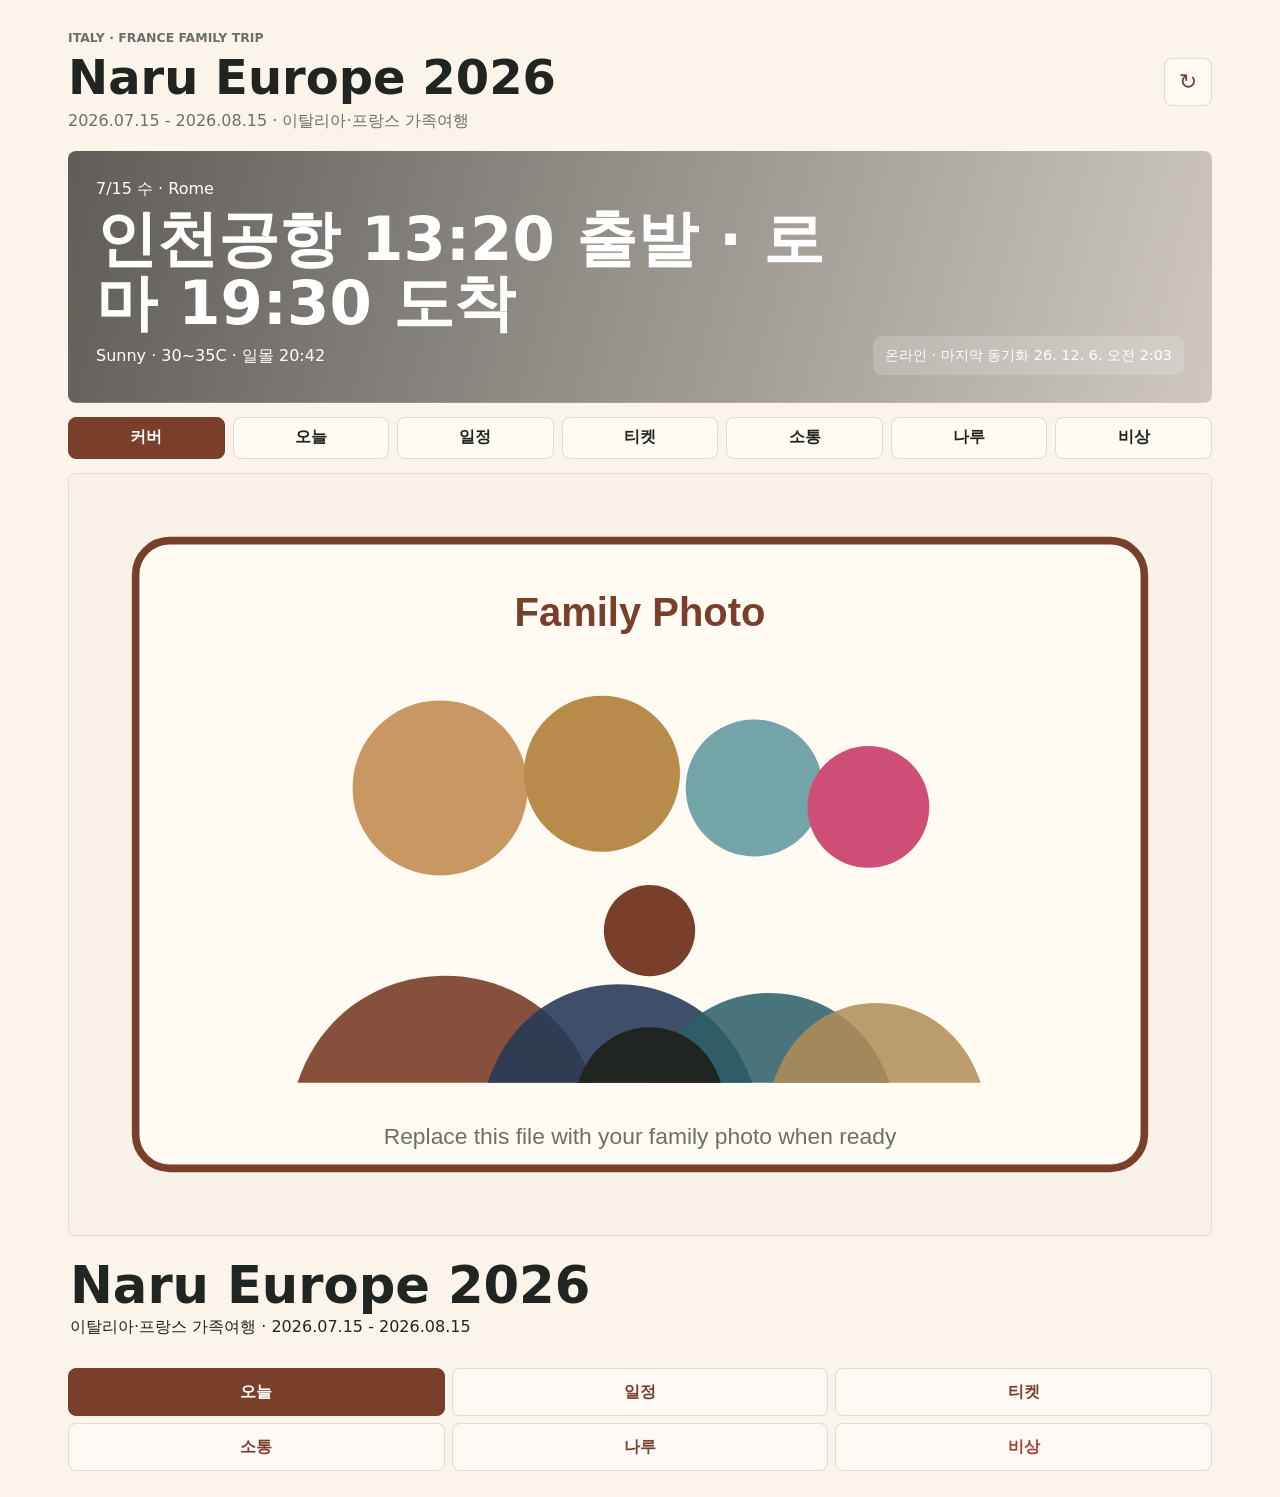
==== index.html @ 7b7b4d47 "Update Naru Europe 2026 prototype (2026-05-31 23:54)" ====
<!doctype html>
<html lang="ko">
<head>
  <meta charset="utf-8">
  <meta name="viewport" content="width=device-width, initial-scale=1">
  <meta name="theme-color" content="#7a3f2a">
  <title>Naru Europe 2026</title>
  <link rel="manifest" href="manifest.webmanifest">
  <link rel="stylesheet" href="css/styles.css?v=20260519-cover-min">
</head>
<body class="theme-rome">
  <div class="app-shell">
    <header class="topbar">
      <div>
        <p class="eyebrow">Italy · France Family Trip</p>
        <h1>Naru Europe 2026</h1>
        <p class="subtitle">2026.07.15 - 2026.08.15 · 이탈리아·프랑스 가족여행</p>
      </div>
      <button class="icon-button" id="syncButton" title="오프라인 데이터 동기화" aria-label="오프라인 데이터 동기화">
        <span aria-hidden="true">↻</span>
      </button>
    </header>

    <section class="hero" id="hero">
      <div>
        <p id="todayLabel">오늘</p>
        <h2 id="heroTitle">여행 준비 중</h2>
        <p id="heroSummary">데이터를 불러오는 중입니다.</p>
      </div>
      <div class="sync-status" id="syncStatus">동기화 확인 중</div>
    </section>

    <main>
      <nav class="tabs" aria-label="주요 화면">
        <button class="tab active" data-view="cover">커버</button>
        <button class="tab" data-view="today">오늘</button>
        <button class="tab" data-view="itinerary">일정</button>
        <button class="tab" data-view="tickets">티켓</button>
        <button class="tab" data-view="talk">소통</button>
        <button class="tab" data-view="naru">나루</button>
        <button class="tab" data-view="emergency">비상</button>
      </nav>

      <section class="view active" id="view-cover"></section>
      <section class="view" id="view-today"></section>
      <section class="view" id="view-itinerary"></section>
      <section class="view" id="view-tickets"></section>
      <section class="view" id="view-talk"></section>
      <section class="view" id="view-naru"></section>
      <section class="view" id="view-emergency"></section>
    </main>
  </div>

  <dialog class="talk-dialog" id="talkDialog">
    <button class="dialog-close" id="closeTalkDialog" type="button" aria-label="소통 카드 닫기">×</button>
    <div id="talkDialogContent"></div>
  </dialog>

  <template id="emptyTemplate">
    <div class="empty">
      <h3>표시할 데이터가 없습니다</h3>
      <p>CSV 데이터가 비어 있거나 아직 동기화되지 않았습니다.</p>
    </div>
  </template>

  <script src="js/app.js?v=20260519-cover-min" type="module"></script>
</body>
</html>
---- css/styles.css ----
:root {
  --primary-color: #7a3f2a;
  --accent-color: #b98b4b;
  --bg-color: #fbf4ea;
  --surface-color: #fffaf2;
  --text-color: #202522;
  --muted-color: #69716c;
  --line-color: rgba(32, 37, 34, 0.14);
  --danger-color: #a33f35;
  --ok-color: #2f7058;
  color-scheme: light;
}

.theme-florence {
  --primary-color: #7b4b2a;
  --accent-color: #96733f;
  --bg-color: #faf1df;
}

.theme-dolomites {
  --primary-color: #2d5f68;
  --accent-color: #6f8f5f;
  --bg-color: #eef6f4;
}

.theme-milan {
  --primary-color: #374353;
  --accent-color: #9a844f;
  --bg-color: #f4f4f1;
}

.theme-annecy {
  --primary-color: #266276;
  --accent-color: #73a4a7;
  --bg-color: #edf8fa;
}

.theme-disney {
  --primary-color: #33418a;
  --accent-color: #cf4e78;
  --bg-color: #f5f1fb;
}

.theme-mont {
  --primary-color: #4a5662;
  --accent-color: #b6884d;
  --bg-color: #f4f1ea;
}

.theme-paris {
  --primary-color: #253858;
  --accent-color: #b08d57;
  --bg-color: #f7f5f0;
}

* {
  box-sizing: border-box;
}

body {
  margin: 0;
  min-height: 100vh;
  background: var(--bg-color);
  color: var(--text-color);
  font-family: "Segoe UI", "Apple SD Gothic Neo", "Malgun Gothic", system-ui, sans-serif;
  letter-spacing: 0;
}

button,
input {
  font: inherit;
}

.app-shell {
  width: min(1180px, 100%);
  margin: 0 auto;
  padding: 18px;
}

.topbar {
  display: flex;
  align-items: center;
  justify-content: space-between;
  gap: 16px;
  padding: 12px 0 18px;
}

.eyebrow,
.subtitle,
.muted {
  color: var(--muted-color);
}

.eyebrow {
  margin: 0 0 4px;
  font-size: 0.78rem;
  font-weight: 700;
  text-transform: uppercase;
}

h1,
h2,
h3,
p {
  margin-top: 0;
}

h1 {
  margin-bottom: 4px;
  font-size: clamp(1.75rem, 5vw, 3rem);
}

.subtitle {
  margin-bottom: 0;
  line-height: 1.5;
}

.icon-button {
  display: grid;
  place-items: center;
  width: 48px;
  height: 48px;
  border: 1px solid var(--line-color);
  border-radius: 8px;
  background: var(--surface-color);
  color: var(--primary-color);
  cursor: pointer;
  font-size: 1.35rem;
}

.hero {
  display: flex;
  min-height: 220px;
  align-items: flex-end;
  justify-content: space-between;
  gap: 18px;
  padding: 28px;
  border-radius: 8px;
  background:
    linear-gradient(105deg, rgba(0, 0, 0, 0.62), rgba(0, 0, 0, 0.18)),
    var(--hero-image, url("https://upload.wikimedia.org/wikipedia/commons/d/de/Colosseo_2020.jpg"));
  background-size: cover;
  background-position: center;
  color: #fff;
}

.hero p {
  margin-bottom: 8px;
  max-width: 720px;
}

.hero h2 {
  margin-bottom: 10px;
  font-size: clamp(1.8rem, 6vw, 3.8rem);
  line-height: 1.05;
}

.sync-status {
  flex: 0 0 auto;
  padding: 10px 12px;
  border-radius: 8px;
  background: rgba(255, 255, 255, 0.18);
  backdrop-filter: blur(8px);
  font-size: 0.9rem;
}

.tabs {
  position: sticky;
  top: 0;
  z-index: 2;
  display: grid;
  grid-template-columns: repeat(7, 1fr);
  gap: 8px;
  padding: 14px 0;
  background: var(--bg-color);
}

.tab {
  min-height: 42px;
  border: 1px solid var(--line-color);
  border-radius: 8px;
  background: var(--surface-color);
  color: var(--text-color);
  cursor: pointer;
  font-weight: 700;
}

.tab.active {
  border-color: var(--primary-color);
  background: var(--primary-color);
  color: #fff;
}

.view {
  display: none;
}

.view.active {
  display: block;
}

.grid {
  display: grid;
  grid-template-columns: repeat(12, 1fr);
  gap: 14px;
}

.panel,
.card,
.ticket {
  border: 1px solid var(--line-color);
  border-radius: 8px;
  background: var(--surface-color);
}

.panel {
  grid-column: span 12;
  padding: 18px;
}

.cover-page {
  display: grid;
  gap: 10px;
  margin-bottom: 10px;
}

.cover-photo,
.cover-intro {
  border: 1px solid var(--line-color);
  border-radius: 8px;
  background: var(--surface-color);
}

.cover-photo {
  overflow: hidden;
  min-height: 250px;
}

.cover-photo img {
  display: block;
  width: 100%;
  height: 100%;
  min-height: 250px;
  object-fit: cover;
}

.cover-intro {
  padding: 14px 2px 4px;
  background: transparent;
  border: 0;
}

.cover-intro h2 {
  margin-bottom: 6px;
  font-size: clamp(2rem, 10vw, 3.2rem);
  line-height: 1;
}

.cover-links {
  display: grid;
  grid-template-columns: repeat(3, minmax(0, 1fr));
  gap: 7px;
}

.cover-actions-panel {
  margin-bottom: 8px;
}

.quick-link {
  display: grid;
  min-height: 48px;
  place-items: center;
  padding: 8px;
  border: 1px solid var(--line-color);
  border-radius: 8px;
  background: rgba(255, 255, 255, 0.58);
  color: var(--text-color);
  cursor: pointer;
  text-align: center;
}

.quick-link b {
  color: var(--primary-color);
  font-size: 1rem;
}

.primary-link {
  border-color: var(--primary-color);
  background: var(--primary-color);
  color: #fff;
}

.primary-link b,
.primary-link span {
  color: #fff;
}

.danger-link b {
  color: var(--danger-color);
}

.detail-home {
  display: flex;
  align-items: center;
  justify-content: space-between;
  gap: 12px;
  min-height: auto;
  padding: 12px 14px;
}

.half {
  grid-column: span 6;
}

.third {
  grid-column: span 4;
}

.card,
.ticket {
  padding: 15px;
}

.card h3,
.panel h2,
.ticket h3 {
  margin-bottom: 8px;
}

.metric-row {
  display: grid;
  grid-template-columns: repeat(4, minmax(0, 1fr));
  gap: 10px;
}

.metric {
  padding: 14px;
  border: 1px solid var(--line-color);
  border-radius: 8px;
  background: rgba(255, 255, 255, 0.52);
}

.metric b {
  display: block;
  margin-top: 6px;
  font-size: 1.25rem;
  color: var(--primary-color);
}

.timeline {
  display: grid;
  gap: 10px;
}

.event {
  display: grid;
  grid-template-columns: 76px 1fr;
  gap: 12px;
  padding: 12px;
  border-left: 4px solid var(--accent-color);
  border-radius: 8px;
  background: rgba(255, 255, 255, 0.58);
}

.event time {
  color: var(--primary-color);
  font-weight: 800;
}

.list {
  display: grid;
  gap: 10px;
  padding: 0;
  list-style: none;
}

.list li {
  padding: 12px;
  border: 1px solid var(--line-color);
  border-radius: 8px;
  background: rgba(255, 255, 255, 0.56);
}

.badge {
  display: inline-flex;
  align-items: center;
  min-height: 26px;
  padding: 3px 8px;
  border-radius: 999px;
  background: rgba(0, 0, 0, 0.06);
  color: var(--primary-color);
  font-size: 0.82rem;
  font-weight: 800;
}

.actions {
  display: flex;
  flex-wrap: wrap;
  gap: 8px;
  margin-top: 12px;
}

.button-link {
  display: inline-flex;
  min-height: 38px;
  align-items: center;
  justify-content: center;
  padding: 8px 12px;
  border-radius: 8px;
  background: var(--primary-color);
  color: #fff;
  text-decoration: none;
  font-weight: 800;
}

.button-like {
  display: inline-flex;
  min-height: 38px;
  align-items: center;
  justify-content: center;
  padding: 8px 12px;
  border: 0;
  border-radius: 8px;
  background: var(--primary-color);
  color: #fff;
  cursor: pointer;
  font-weight: 800;
}

.button-link.secondary {
  border: 1px solid var(--line-color);
  background: transparent;
  color: var(--primary-color);
}

.button-like.secondary {
  border: 1px solid var(--line-color);
  background: transparent;
  color: var(--primary-color);
}

.location-header {
  display: flex;
  align-items: flex-start;
  justify-content: space-between;
  gap: 14px;
  margin-bottom: 14px;
}

.compact-list {
  display: grid;
  gap: 8px;
  margin: 0;
  padding: 0;
  list-style: none;
}

.compact-list li {
  display: flex;
  justify-content: space-between;
  gap: 8px;
  padding: 8px 0;
  border-bottom: 1px solid var(--line-color);
}

.compact-list li:last-child {
  border-bottom: 0;
}

.cache-status {
  display: grid;
  grid-template-columns: repeat(2, minmax(0, 1fr));
  gap: 12px;
}

.cache-status > div,
.focus-card {
  padding: 14px;
  border: 1px solid var(--line-color);
  border-radius: 8px;
  background: rgba(255, 255, 255, 0.56);
}

.focus-card h3 {
  margin-bottom: 8px;
}

.linked-row {
  display: flex;
  flex-wrap: wrap;
  gap: 8px;
  margin-top: 10px;
}

.error-text {
  color: var(--danger-color);
  font-weight: 700;
}

.small-note {
  margin: 12px 0 0;
  font-size: 0.92rem;
}

.ticket img {
  width: 100%;
  max-height: 220px;
  object-fit: contain;
  border: 1px solid var(--line-color);
  border-radius: 8px;
  background: #fff;
}

.talk-card {
  display: flex;
  min-height: 260px;
  flex-direction: column;
  justify-content: space-between;
}

.talk-preview {
  min-height: 72px;
  color: var(--primary-color);
  font-size: 1.08rem;
  font-weight: 800;
  line-height: 1.5;
}

.talk-dialog {
  width: min(920px, calc(100% - 24px));
  border: 0;
  border-radius: 8px;
  padding: 0;
  background: var(--surface-color);
  color: var(--text-color);
  box-shadow: 0 24px 80px rgba(0, 0, 0, 0.28);
}

.talk-dialog::backdrop {
  background: rgba(0, 0, 0, 0.62);
}

.dialog-close {
  position: absolute;
  top: 12px;
  right: 12px;
  display: grid;
  width: 40px;
  height: 40px;
  place-items: center;
  border: 1px solid var(--line-color);
  border-radius: 8px;
  background: var(--surface-color);
  color: var(--primary-color);
  cursor: pointer;
  font-size: 1.4rem;
}

.talk-full-card {
  padding: 28px;
}

.talk-full-card h2 {
  margin-right: 52px;
  font-size: clamp(1.5rem, 4vw, 2.4rem);
}

.talk-local {
  margin: 18px 0 10px;
  color: var(--primary-color);
  font-size: clamp(1.8rem, 5vw, 3.5rem);
  font-weight: 900;
  line-height: 1.25;
}

.talk-en {
  font-size: 1.08rem;
  line-height: 1.6;
}

.talk-extra,
.talk-related {
  margin-top: 18px;
  padding: 16px;
  border: 1px solid var(--line-color);
  border-radius: 8px;
  background: rgba(255, 255, 255, 0.56);
}

.empty {
  padding: 32px;
  border: 1px dashed var(--line-color);
  border-radius: 8px;
  text-align: center;
}

@media (max-width: 760px) {
  .app-shell {
    padding: 12px;
  }

  .topbar {
    align-items: flex-start;
  }

  .hero {
    min-height: 250px;
    flex-direction: column;
    align-items: flex-start;
    justify-content: flex-end;
    padding: 22px;
  }

  .tabs {
    grid-template-columns: repeat(7, minmax(54px, 1fr));
    gap: 6px;
    overflow-x: auto;
  }

  .tab {
    min-width: 58px;
    padding: 0 6px;
    font-size: 0.9rem;
  }

  .metric-row {
    grid-template-columns: repeat(2, minmax(0, 1fr));
  }

  .half,
  .third {
    grid-column: span 12;
  }

  .event {
    grid-template-columns: 62px 1fr;
  }

  .location-header {
    flex-direction: column;
  }

  .cache-status {
    grid-template-columns: 1fr;
  }

  .cover-photo,
  .cover-photo img {
    min-height: 220px;
  }

  .talk-full-card {
    padding: 20px;
  }
}
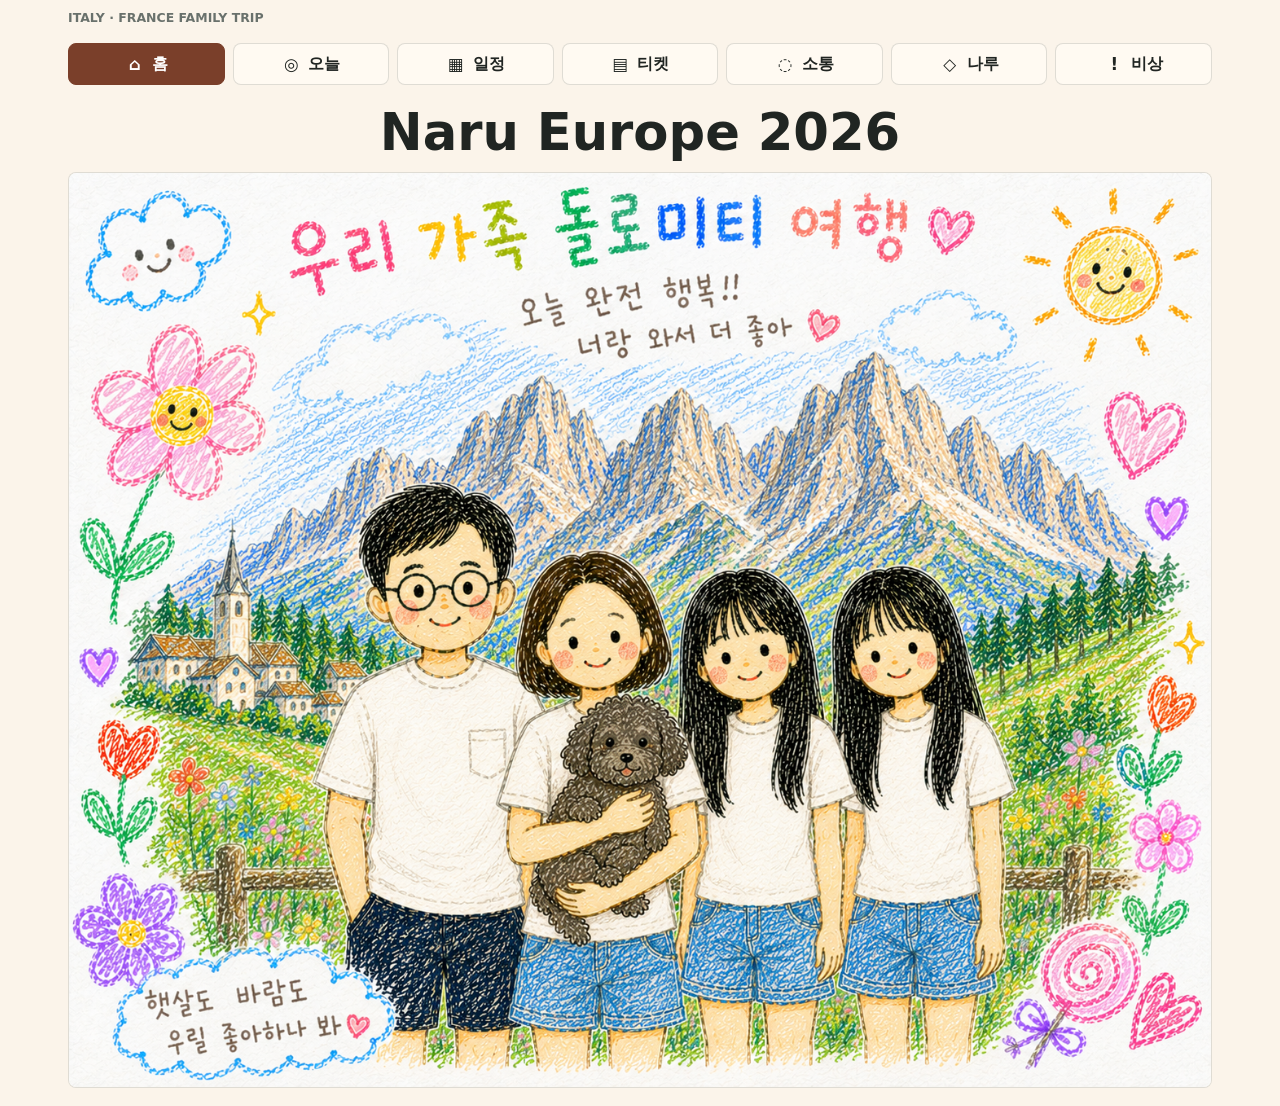
==== commit 06f5b116: "Update Naru Europe 2026 (2026-06-07 02:03)" ====
--- a/index.html
+++ b/index.html
@@ -6,9 +6,9 @@
   <meta name="theme-color" content="#7a3f2a">
   <title>Naru Europe 2026</title>
   <link rel="manifest" href="manifest.webmanifest">
-  <link rel="stylesheet" href="css/styles.css?v=20260519-cover-min">
+  <link rel="stylesheet" href="css/styles.css?v=20260607-clean-header">
 </head>
-<body class="theme-rome">
+<body class="theme-rome" data-current-view="cover">
   <div class="app-shell">
     <header class="topbar">
       <div>
@@ -16,10 +16,38 @@
         <h1>Naru Europe 2026</h1>
         <p class="subtitle">2026.07.15 - 2026.08.15 · 이탈리아·프랑스 가족여행</p>
       </div>
-      <button class="icon-button" id="syncButton" title="오프라인 데이터 동기화" aria-label="오프라인 데이터 동기화">
-        <span aria-hidden="true">↻</span>
+    </header>
+
+    <nav class="tabs" aria-label="주요 화면">
+      <button class="tab active" data-view="cover" title="홈" aria-label="홈">
+        <span class="tab-icon" aria-hidden="true">⌂</span>
+        <span class="tab-label">홈</span>
       </button>
-    </header>
+      <button class="tab" data-view="today" title="오늘" aria-label="오늘">
+        <span class="tab-icon" aria-hidden="true">◎</span>
+        <span class="tab-label">오늘</span>
+      </button>
+      <button class="tab" data-view="itinerary" title="일정" aria-label="일정">
+        <span class="tab-icon" aria-hidden="true">▦</span>
+        <span class="tab-label">일정</span>
+      </button>
+      <button class="tab" data-view="tickets" title="티켓" aria-label="티켓">
+        <span class="tab-icon" aria-hidden="true">▤</span>
+        <span class="tab-label">티켓</span>
+      </button>
+      <button class="tab" data-view="talk" title="소통" aria-label="소통">
+        <span class="tab-icon" aria-hidden="true">◌</span>
+        <span class="tab-label">소통</span>
+      </button>
+      <button class="tab" data-view="naru" title="나루" aria-label="나루">
+        <span class="tab-icon" aria-hidden="true">◇</span>
+        <span class="tab-label">나루</span>
+      </button>
+      <button class="tab" data-view="emergency" title="비상" aria-label="비상">
+        <span class="tab-icon" aria-hidden="true">!</span>
+        <span class="tab-label">비상</span>
+      </button>
+    </nav>
 
     <section class="hero" id="hero">
       <div>
@@ -31,16 +59,6 @@
     </section>
 
     <main>
-      <nav class="tabs" aria-label="주요 화면">
-        <button class="tab active" data-view="cover">커버</button>
-        <button class="tab" data-view="today">오늘</button>
-        <button class="tab" data-view="itinerary">일정</button>
-        <button class="tab" data-view="tickets">티켓</button>
-        <button class="tab" data-view="talk">소통</button>
-        <button class="tab" data-view="naru">나루</button>
-        <button class="tab" data-view="emergency">비상</button>
-      </nav>
-
       <section class="view active" id="view-cover"></section>
       <section class="view" id="view-today"></section>
       <section class="view" id="view-itinerary"></section>
@@ -56,6 +74,14 @@
     <div id="talkDialogContent"></div>
   </dialog>
 
+  <dialog class="ticket-image-dialog" id="ticketImageDialog">
+    <button class="dialog-close" id="closeTicketImageDialog" type="button" aria-label="티켓 이미지 닫기">×</button>
+    <figure>
+      <img id="ticketImagePreview" src="" alt="">
+      <figcaption id="ticketImageCaption"></figcaption>
+    </figure>
+  </dialog>
+
   <template id="emptyTemplate">
     <div class="empty">
       <h3>표시할 데이터가 없습니다</h3>
@@ -63,6 +89,6 @@
     </div>
   </template>
 
-  <script src="js/app.js?v=20260519-cover-min" type="module"></script>
+  <script src="js/app.js?v=20260607-clean-header" type="module"></script>
 </body>
 </html>
--- a/css/styles.css
+++ b/css/styles.css
@@ -74,15 +74,11 @@
 .app-shell {
   width: min(1180px, 100%);
   margin: 0 auto;
-  padding: 18px;
+  padding: 0 18px 18px;
 }
 
 .topbar {
-  display: flex;
-  align-items: center;
-  justify-content: space-between;
-  gap: 16px;
-  padding: 12px 0 18px;
+  padding: 10px 0 4px;
 }
 
 .eyebrow,
@@ -130,11 +126,11 @@
 
 .hero {
   display: flex;
-  min-height: 220px;
+  min-height: 138px;
   align-items: flex-end;
   justify-content: space-between;
   gap: 18px;
-  padding: 28px;
+  padding: 18px;
   border-radius: 8px;
   background:
     linear-gradient(105deg, rgba(0, 0, 0, 0.62), rgba(0, 0, 0, 0.18)),
@@ -144,6 +140,12 @@
   color: #fff;
 }
 
+body:not([data-current-view="today"]) .hero,
+.topbar h1,
+.topbar .subtitle {
+  display: none;
+}
+
 .hero p {
   margin-bottom: 8px;
   max-width: 720px;
@@ -151,8 +153,8 @@
 
 .hero h2 {
   margin-bottom: 10px;
-  font-size: clamp(1.8rem, 6vw, 3.8rem);
-  line-height: 1.05;
+  font-size: clamp(1.35rem, 3.2vw, 2.25rem);
+  line-height: 1.15;
 }
 
 .sync-status {
@@ -171,12 +173,17 @@
   display: grid;
   grid-template-columns: repeat(7, 1fr);
   gap: 8px;
-  padding: 14px 0;
+  padding: 10px 0 14px;
   background: var(--bg-color);
 }
 
 .tab {
+  display: inline-flex;
+  align-items: center;
+  justify-content: center;
+  gap: 7px;
   min-height: 42px;
+  padding: 0 10px;
   border: 1px solid var(--line-color);
   border-radius: 8px;
   background: var(--surface-color);
@@ -185,6 +192,19 @@
   font-weight: 700;
 }
 
+.tab-icon {
+  display: inline-grid;
+  place-items: center;
+  width: 20px;
+  height: 20px;
+  font-size: 1.05rem;
+  line-height: 1;
+}
+
+.tab-label {
+  line-height: 1;
+}
+
 .tab.active {
   border-color: var(--primary-color);
   background: var(--primary-color);
@@ -220,8 +240,8 @@
 
 .cover-page {
   display: grid;
-  gap: 10px;
-  margin-bottom: 10px;
+  gap: 14px;
+  margin-bottom: 0;
 }
 
 .cover-photo,
@@ -233,25 +253,26 @@
 
 .cover-photo {
   overflow: hidden;
-  min-height: 250px;
+  min-height: 360px;
 }
 
 .cover-photo img {
   display: block;
   width: 100%;
   height: 100%;
-  min-height: 250px;
+  min-height: 360px;
   object-fit: cover;
 }
 
 .cover-intro {
-  padding: 14px 2px 4px;
+  padding: 8px 2px 0;
   background: transparent;
   border: 0;
+  text-align: center;
 }
 
 .cover-intro h2 {
-  margin-bottom: 6px;
+  margin-bottom: 0;
   font-size: clamp(2rem, 10vw, 3.2rem);
   line-height: 1;
 }
@@ -299,32 +320,35 @@
   color: var(--danger-color);
 }
 
-.detail-home {
+.half {
+  grid-column: span 6;
+}
+
+.third {
+  grid-column: span 4;
+}
+
+.card,
+.ticket {
+  padding: 15px;
+}
+
+.card h3,
+.panel h2,
+.ticket h3 {
+  margin-bottom: 8px;
+}
+
+.panel-heading {
   display: flex;
   align-items: center;
   justify-content: space-between;
   gap: 12px;
-  min-height: auto;
-  padding: 12px 14px;
-}
-
-.half {
-  grid-column: span 6;
-}
-
-.third {
-  grid-column: span 4;
-}
-
-.card,
-.ticket {
-  padding: 15px;
-}
-
-.card h3,
-.panel h2,
-.ticket h3 {
-  margin-bottom: 8px;
+  margin-bottom: 12px;
+}
+
+.panel-heading h2 {
+  margin-bottom: 0;
 }
 
 .metric-row {
@@ -439,6 +463,17 @@
   color: var(--primary-color);
 }
 
+.button-like:disabled {
+  cursor: default;
+  opacity: 0.55;
+}
+
+.compact-action {
+  min-height: 34px;
+  padding: 6px 10px;
+  white-space: nowrap;
+}
+
 .location-header {
   display: flex;
   align-items: flex-start;
@@ -511,6 +546,19 @@
   background: #fff;
 }
 
+.ticket-preview-button {
+  display: block;
+  width: 100%;
+  padding: 0;
+  border: 0;
+  background: transparent;
+  cursor: zoom-in;
+}
+
+.ticket-file-action {
+  margin: 0 0 12px;
+}
+
 .talk-card {
   display: flex;
   min-height: 260px;
@@ -540,6 +588,44 @@
   background: rgba(0, 0, 0, 0.62);
 }
 
+.ticket-image-dialog {
+  width: min(1100px, calc(100% - 24px));
+  max-height: calc(100vh - 24px);
+  border: 0;
+  border-radius: 8px;
+  padding: 0;
+  background: var(--surface-color);
+  color: var(--text-color);
+  box-shadow: 0 24px 80px rgba(0, 0, 0, 0.32);
+}
+
+.ticket-image-dialog::backdrop {
+  background: rgba(0, 0, 0, 0.72);
+}
+
+.ticket-image-dialog figure {
+  display: grid;
+  gap: 10px;
+  margin: 0;
+  padding: 54px 16px 16px;
+}
+
+.ticket-image-dialog img {
+  display: block;
+  width: 100%;
+  max-height: calc(100vh - 130px);
+  object-fit: contain;
+  border: 1px solid var(--line-color);
+  border-radius: 8px;
+  background: #fff;
+}
+
+.ticket-image-dialog figcaption {
+  color: var(--muted-color);
+  font-weight: 800;
+  text-align: center;
+}
+
 .dialog-close {
   position: absolute;
   top: 12px;
@@ -596,19 +682,19 @@
 
 @media (max-width: 760px) {
   .app-shell {
-    padding: 12px;
+    padding: 0 12px 12px;
   }
 
   .topbar {
-    align-items: flex-start;
+    padding-top: 8px;
   }
 
   .hero {
-    min-height: 250px;
+    min-height: 150px;
     flex-direction: column;
     align-items: flex-start;
     justify-content: flex-end;
-    padding: 22px;
+    padding: 16px;
   }
 
   .tabs {
@@ -627,6 +713,11 @@
     grid-template-columns: repeat(2, minmax(0, 1fr));
   }
 
+  .panel-heading {
+    align-items: stretch;
+    flex-direction: column;
+  }
+
   .half,
   .third {
     grid-column: span 12;
